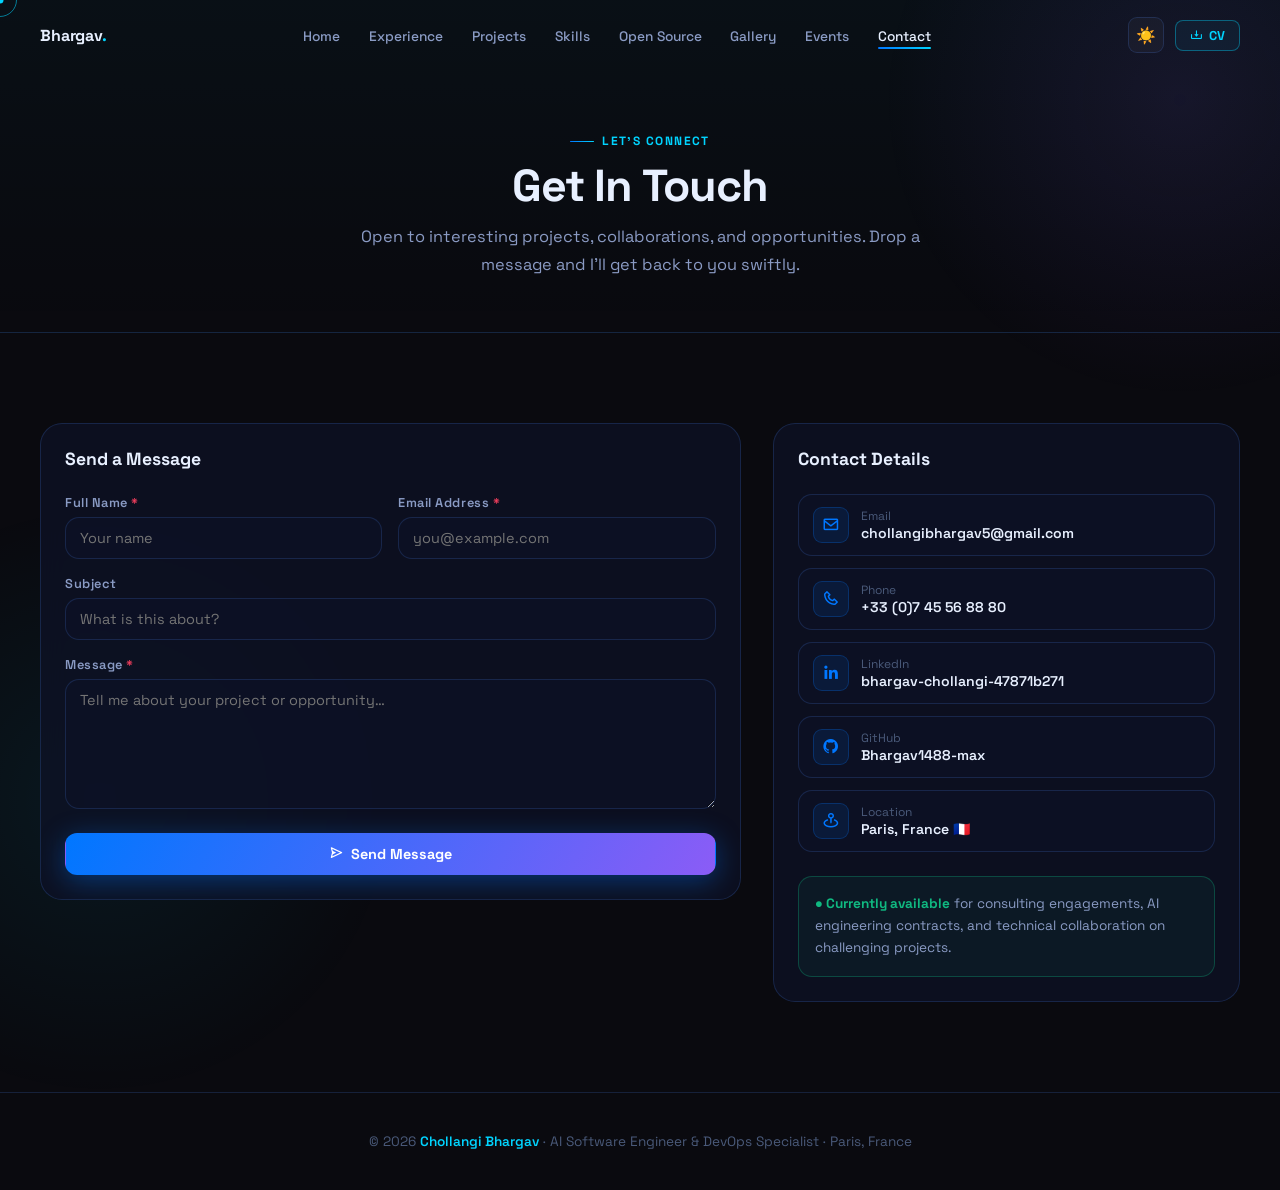
==== contact.html @ d81544d3 "refactor" ====
<!DOCTYPE html>
<html lang="en" data-theme="dark">
<head>
  <meta charset="UTF-8">
  <meta name="viewport" content="width=device-width, initial-scale=1.0">
  <meta name="description" content="Get in touch with Chollangi Bhargav — AI Engineer &amp; DevOps Specialist, Paris.">
  <title>Contact | Chollangi Bhargav</title>
  <link rel="preconnect" href="https://fonts.googleapis.com">
  <link rel="preconnect" href="https://fonts.gstatic.com" crossorigin>
  <link href="https://fonts.googleapis.com/css2?family=Space+Grotesk:wght@300;400;500;600;700;800&family=JetBrains+Mono:wght@400;600&display=swap" rel="stylesheet">
  <link href="https://unpkg.com/boxicons@2.1.4/css/boxicons.min.css" rel="stylesheet">
  <link rel="stylesheet" href="assets/css/main.css">
</head>
<body>

  <!-- ═══ CURSOR ════════════════════════════════════════════ -->
  <div class="cursor-dot" aria-hidden="true"></div>
  <div class="cursor-ring" aria-hidden="true"></div>

  <!-- ═══ NAVIGATION ════════════════════════════════════════ -->
  <nav id="nav" aria-label="Main navigation">
    <div class="wrap nav-inner">
      <a href="index.html" class="nav-brand"><span class="n">Bhargav</span><span class="d">.</span></a>
      <ul class="nav-links" role="list">
        <li><a href="index.html">Home</a></li>
        <li><a href="experience.html">Experience</a></li>
        <li><a href="projects.html">Projects</a></li>
        <li><a href="skills.html">Skills</a></li>
        <li><a href="opensource.html">Open Source</a></li>
        <li><a href="gallery.html">Gallery</a></li>
        <li><a href="events.html">Events</a></li>
        <li><a href="contact.html" class="active">Contact</a></li>
      </ul>
      <div class="nav-actions">
        <button id="themeToggle" class="btn-theme" aria-label="Switch to light mode">☀️</button>
        <a href="#" class="btn-cv" download><i class="bx bx-download"></i> CV</a>
        <button class="hamburger" id="hamburger" aria-expanded="false" aria-controls="mobileNav" aria-label="Toggle menu">
          <span></span><span></span><span></span>
        </button>
      </div>
    </div>
    <nav id="mobileNav" class="mobile-nav" aria-label="Mobile navigation">
      <a href="index.html">Home</a>
      <a href="experience.html">Experience</a>
      <a href="projects.html">Projects</a>
      <a href="skills.html">Skills</a>
      <a href="opensource.html">Open Source</a>
      <a href="gallery.html">Gallery</a>
      <a href="events.html">Events</a>
      <a href="contact.html">Contact</a>
    </nav>
  </nav>

  <!-- ═══ PAGE HEADER ════════════════════════════════════════ -->
  <div class="page-header">
    <div class="wrap tc">
      <p class="section-badge reveal" style="justify-content:center;">Let's Connect</p>
      <h1 class="section-title reveal d1">Get In Touch</h1>
      <p class="section-sub reveal d2" style="margin-inline:auto;">
        Open to interesting projects, collaborations, and opportunities.
        Drop a message and I'll get back to you swiftly.
      </p>
    </div>
  </div>

  <!-- ═══ CONTACT SECTION ════════════════════════════════== -->
  <main>
    <section>
      <div class="wrap">
        <div class="contact-wrap">

          <!-- ── Contact Form ────────────────────────────── -->
          <div class="reveal">
            <article class="card">
              <h2 style="font-size:1.1rem;font-weight:700;margin-bottom:1.5rem;color:var(--tx);">Send a Message</h2>
              <form id="contactForm" class="contact-form" novalidate>
                <div class="form-row">
                  <div class="form-group">
                    <label for="contactName" class="form-label">Full Name <span style="color:var(--rose)">*</span></label>
                    <input
                      id="contactName"
                      type="text"
                      name="name"
                      class="form-input"
                      placeholder="Your name"
                      autocomplete="name"
                      required
                    >
                  </div>
                  <div class="form-group">
                    <label for="contactEmail" class="form-label">Email Address <span style="color:var(--rose)">*</span></label>
                    <input
                      id="contactEmail"
                      type="email"
                      name="email"
                      class="form-input"
                      placeholder="you@example.com"
                      autocomplete="email"
                      required
                    >
                  </div>
                </div>
                <div class="form-group">
                  <label for="contactSubject" class="form-label">Subject</label>
                  <input
                    id="contactSubject"
                    type="text"
                    name="subject"
                    class="form-input"
                    placeholder="What is this about?"
                  >
                </div>
                <div class="form-group">
                  <label for="contactMessage" class="form-label">Message <span style="color:var(--rose)">*</span></label>
                  <textarea
                    id="contactMessage"
                    name="message"
                    class="form-textarea"
                    rows="5"
                    placeholder="Tell me about your project or opportunity…"
                    required
                  ></textarea>
                </div>
                <button type="submit" class="btn btn-primary" style="width:100%;justify-content:center;margin-top:0.5rem;">
                  <i class="bx bx-send"></i> Send Message
                </button>
                <p id="formMsg" style="text-align:center;font-size:0.85rem;margin-top:0.75rem;color:var(--emerald);display:none;">
                  ✓ Opening your mail client…
                </p>
              </form>
            </article>
          </div>

          <!-- ── Contact Info ────────────────────────────── -->
          <div class="reveal d1">
            <article class="card" style="height:100%;">
              <h2 style="font-size:1.1rem;font-weight:700;margin-bottom:1.5rem;color:var(--tx);">Contact Details</h2>
              <div class="contact-info">

                <a href="mailto:chollangibhargav5@gmail.com" class="contact-item">
                  <span class="ci-icon"><i class="bx bx-envelope"></i></span>
                  <div>
                    <p class="ci-label">Email</p>
                    <p class="ci-value">chollangibhargav5@gmail.com</p>
                  </div>
                </a>

                <a href="tel:+33745568880" class="contact-item">
                  <span class="ci-icon"><i class="bx bx-phone"></i></span>
                  <div>
                    <p class="ci-label">Phone</p>
                    <p class="ci-value">+33 (0)7 45 56 88 80</p>
                  </div>
                </a>

                <a href="https://www.linkedin.com/in/bhargav-chollangi-47871b271" target="_blank" rel="noopener noreferrer" class="contact-item">
                  <span class="ci-icon"><i class="bx bxl-linkedin"></i></span>
                  <div>
                    <p class="ci-label">LinkedIn</p>
                    <p class="ci-value">bhargav-chollangi-47871b271</p>
                  </div>
                </a>

                <a href="https://github.com/Bhargav1488-max" target="_blank" rel="noopener noreferrer" class="contact-item">
                  <span class="ci-icon"><i class="bx bxl-github"></i></span>
                  <div>
                    <p class="ci-label">GitHub</p>
                    <p class="ci-value">Bhargav1488-max</p>
                  </div>
                </a>

                <div class="contact-item">
                  <span class="ci-icon"><i class="bx bx-map-pin"></i></span>
                  <div>
                    <p class="ci-label">Location</p>
                    <p class="ci-value">Paris, France 🇫🇷</p>
                  </div>
                </div>

              </div>

              <!-- Availability note -->
              <div style="margin-top:1.5rem;padding:1rem;background:rgba(16,185,129,0.06);border:1px solid rgba(16,185,129,0.3);border-radius:var(--r);">
                <p style="font-size:0.85rem;color:var(--tx2);line-height:1.65;">
                  <span style="color:var(--emerald);font-weight:700;">● Currently available</span> for consulting engagements,
                  AI engineering contracts, and technical collaboration on challenging projects.
                </p>
              </div>

            </article>
          </div>

        </div>
      </div>
    </section>
  </main>

  <!-- ═══ FOOTER ══════════════════════════════════════════════ -->
  <footer class="site-footer">
    <div class="wrap">
      <p>&copy; <span id="yr"></span> <a href="index.html">Chollangi Bhargav</a> · AI Software Engineer &amp; DevOps Specialist · Paris, France</p>
    </div>
    <script>document.getElementById('yr').textContent=new Date().getFullYear();</script>
  </footer>

  <script src="assets/js/main.js"></script>
</body>
</html>
---- assets/css/main.css ----
/* ════════════════════════════════════════════════════════════════
   PORTFOLIO: Chollangi Bhargav | AI Software Engineer
   ─────────────────────────────────────────────────────────────────
   TABLE OF CONTENTS — search "§ N" to jump to any section:
   § 1  Design Tokens (CSS Custom Properties)
   § 2  Reset & Base
   § 3  Typography Helpers
   § 4  Layout & Containers
   § 5  Custom Cursor
   § 6  Loading Screen
   § 7  Navigation
   § 8  Hero Section
   § 9  About Section
   § 10 Glassmorphism Card Component
   § 11 Skill Bars
   § 12 Timeline (experience.html)
   § 13 Project Grid & Filter (projects.html)
   § 14 Project Modal
   § 15 Skills Page Categories (skills.html)
   § 16 Gallery (gallery.html)
   § 17 Events & Certifications (events.html)
   § 18 Contact (contact.html)
   § 19 Open Source (opensource.html)
   § 20 Footer
   § 21 Utility Classes
   § 22 Animations & Keyframes
   § 23 Responsive Breakpoints
   ════════════════════════════════════════════════════════════════ */

/* ════════════════════════════════════════════════════════════════
   § 1 DESIGN TOKENS
   ════════════════════════════════════════════════════════════════ */
:root {
  /* ── Brand Colors ──────────────────────────────────────────── */
  --blue:    #0077FF;
  --cyan:    #00D4FF;
  --purple:  #8B5CF6;
  --emerald: #10B981;
  --amber:   #F59E0B;
  --rose:    #F43F5E;

  /* ── Dark Theme (default) ──────────────────────────────────── */
  --bg:        #0A0A0F;
  --bg2:       #0D0D1A;
  --bg-card:   rgba(14, 18, 38, 0.75);
  --bg-glass:  rgba(255, 255, 255, 0.03);
  --tx:        #E8F0FF;
  --tx2:       #8A9BC4;
  --tx3:       #4A5A7A;
  --bd:        rgba(80, 140, 255, 0.18);
  --bd-h:      rgba(0, 212, 255, 0.50);

  /* ── Typography ────────────────────────────────────────────── */
  --font:  'Space Grotesk', 'Inter', -apple-system, sans-serif;
  --mono:  'JetBrains Mono', 'Fira Code', monospace;

  /* ── Layout ────────────────────────────────────────────────── */
  --nav-h:  70px;
  --max:    1200px;
  --r:      14px;
  --r-lg:   22px;

  /* ── Shadows / Glows ───────────────────────────────────────── */
  --sh:    0 8px 40px rgba(0,0,20,0.5);
  --glow:  0 0 40px rgba(0,119,255,0.3);
  --glow2: 0 0 40px rgba(139,92,246,0.3);

  /* ── Transitions ────────────────────────────────────────────── */
  --t:  0.25s ease;
  --t2: 0.45s cubic-bezier(0.22,1,0.36,1);
}

/* Light Mode Overrides */
[data-theme="light"] {
  --bg:       #F8FAFC;
  --bg2:      #EEF2FA;
  --bg-card:  rgba(255,255,255,0.92);
  --bg-glass: rgba(0,0,0,0.025);
  --tx:       #0A0F1E;
  --tx2:      #3A4E6E;
  --tx3:      #7A8DAE;
  --bd:       rgba(0,119,255,0.18);
  --bd-h:     rgba(0,119,255,0.55);
  --sh:       0 8px 40px rgba(0,30,100,0.1);
}

/* ════════════════════════════════════════════════════════════════
   § 2 RESET & BASE
   ════════════════════════════════════════════════════════════════ */
*, *::before, *::after { box-sizing: border-box; margin: 0; padding: 0; }

html { scroll-behavior: smooth; font-size: 16px; }

body {
  font-family: var(--font);
  background: var(--bg);
  color: var(--tx);
  min-height: 100vh;
  overflow-x: hidden;
  -webkit-font-smoothing: antialiased;
  transition: background 0.3s, color 0.3s;
}

/* Ambient background blobs */
body::before, body::after {
  content: '';
  position: fixed;
  width: 600px; height: 600px;
  border-radius: 50%;
  pointer-events: none;
  z-index: -1;
}
body::before {
  top: -200px; right: -200px;
  background: radial-gradient(circle, rgba(139,92,246,0.10) 0%, transparent 70%);
  animation: blobDrift 22s ease-in-out infinite alternate;
}
body::after {
  bottom: -200px; left: -200px;
  background: radial-gradient(circle, rgba(0,212,255,0.07) 0%, transparent 70%);
  animation: blobDrift 18s ease-in-out infinite alternate-reverse;
}
[data-theme="light"] body::before,
[data-theme="light"] body::after { display: none; }

img { max-width: 100%; height: auto; display: block; }
a  { color: inherit; text-decoration: none; }
ul, ol { list-style: none; }
button { cursor: pointer; background: none; border: none; font-family: inherit; color: inherit; }
input, textarea, select { font-family: inherit; }

::-webkit-scrollbar { width: 7px; }
::-webkit-scrollbar-track { background: var(--bg2); }
::-webkit-scrollbar-thumb {
  background: linear-gradient(180deg, var(--blue), var(--purple));
  border-radius: 99px;
}

/* ════════════════════════════════════════════════════════════════
   § 3 TYPOGRAPHY HELPERS
   ════════════════════════════════════════════════════════════════ */
.text-gradient {
  background: linear-gradient(120deg, #fff 0%, var(--cyan) 50%, var(--blue) 100%);
  background-size: 200% auto;
  -webkit-background-clip: text;
  background-clip: text;
  color: transparent;
  animation: gradientFlow 5s ease infinite;
}

.section-badge {
  display: inline-flex;
  align-items: center;
  gap: 8px;
  font-size: 0.75rem;
  font-weight: 700;
  letter-spacing: 0.12em;
  text-transform: uppercase;
  color: var(--cyan);
  margin-bottom: 12px;
}
.section-badge::before {
  content: '';
  display: block;
  width: 24px; height: 1.5px;
  background: linear-gradient(90deg, var(--blue), var(--cyan));
  border-radius: 2px;
}

.section-title {
  font-size: clamp(1.8rem, 3.5vw, 2.8rem);
  font-weight: 800;
  letter-spacing: -0.02em;
  line-height: 1.1;
  color: var(--tx);
}

.section-sub {
  color: var(--tx2);
  font-size: 1.02rem;
  line-height: 1.75;
  max-width: 62ch;
  margin-top: 12px;
}

/* ════════════════════════════════════════════════════════════════
   § 4 LAYOUT & CONTAINERS
   ════════════════════════════════════════════════════════════════ */
.wrap {
  width: min(calc(100% - 2rem), var(--max));
  margin-inline: auto;
}

section { padding: 90px 0; }

.page-header {
  padding: calc(var(--nav-h) + 56px) 0 52px;
  background: linear-gradient(180deg, rgba(0,212,255,0.03) 0%, transparent 100%);
  border-bottom: 1px solid var(--bd);
}

/* ════════════════════════════════════════════════════════════════
   § 5 CUSTOM CURSOR
   ════════════════════════════════════════════════════════════════ */
.cursor-dot, .cursor-ring {
  position: fixed;
  top: 0; left: 0;
  pointer-events: none;
  z-index: 9998;
  transform: translate(-50%, -50%);
  transition: opacity 0.3s;
}
.cursor-dot {
  width: 7px; height: 7px;
  border-radius: 50%;
  background: var(--cyan);
  transition: transform 0.08s ease;
}
.cursor-ring {
  width: 34px; height: 34px;
  border-radius: 50%;
  border: 1.5px solid rgba(0,212,255,0.55);
  transition: left 0.12s ease, top 0.12s ease, width 0.2s, height 0.2s, border-color 0.2s, background 0.2s;
}
.cursor-ring.hovered {
  width: 50px; height: 50px;
  border-color: var(--purple);
  background: rgba(139,92,246,0.07);
}
@media (pointer: coarse) {
  .cursor-dot, .cursor-ring { display: none; }
}

/* ════════════════════════════════════════════════════════════════
   § 6 LOADING SCREEN
   ════════════════════════════════════════════════════════════════ */
#loader {
  position: fixed; inset: 0;
  background: #06060E;
  display: flex;
  align-items: center; justify-content: center;
  flex-direction: column; gap: 1rem;
  z-index: 9999;
  transition: opacity 0.6s ease, visibility 0.6s ease;
}
#loader.done { opacity: 0; visibility: hidden; pointer-events: none; }

.loader-cb {
  font-family: var(--font);
  font-size: 2.6rem;
  font-weight: 900;
  letter-spacing: -0.04em;
  background: linear-gradient(135deg, var(--cyan), var(--blue), var(--purple));
  -webkit-background-clip: text; background-clip: text;
  color: transparent;
  animation: loaderPulse 1.3s ease-in-out infinite;
}
.loader-bar-wrap {
  width: 120px; height: 2px;
  background: rgba(255,255,255,0.08);
  border-radius: 2px; overflow: hidden;
}
.loader-bar {
  height: 100%;
  background: linear-gradient(90deg, var(--blue), var(--cyan));
  border-radius: 2px;
  animation: loaderBar 1.1s ease-in-out infinite;
}

/* ════════════════════════════════════════════════════════════════
   § 7 NAVIGATION
   ════════════════════════════════════════════════════════════════ */
#nav {
  position: fixed; inset: 0 0 auto;
  height: var(--nav-h);
  z-index: 200;
  transition: background 0.3s, backdrop-filter 0.3s, box-shadow 0.3s, transform 0.3s;
}
#nav.scrolled {
  background: rgba(10,10,18,0.88);
  backdrop-filter: blur(18px);
  -webkit-backdrop-filter: blur(18px);
  box-shadow: 0 1px 0 rgba(80,140,255,0.12);
}
[data-theme="light"] #nav.scrolled {
  background: rgba(248,250,252,0.93);
  box-shadow: 0 1px 0 rgba(0,0,0,0.08);
}

.nav-inner {
  height: 100%;
  display: flex;
  align-items: center;
  justify-content: space-between;
  gap: 1.5rem;
}

/* Brand */
.nav-brand { font-weight: 800; font-size: 1rem; letter-spacing: -0.01em; white-space: nowrap; }
.nav-brand .n { color: var(--tx); }
.nav-brand .d { color: var(--cyan); }

/* Desktop links */
.nav-links {
  display: flex;
  align-items: center;
  gap: 1.8rem;
}
.nav-links a {
  font-size: 0.86rem; font-weight: 500;
  color: var(--tx2);
  position: relative;
  transition: color var(--t);
}
.nav-links a::after {
  content: '';
  position: absolute; bottom: -4px; left: 0;
  width: 0; height: 1.5px;
  background: linear-gradient(90deg, var(--blue), var(--cyan));
  border-radius: 2px;
  transition: width 0.25s ease;
}
.nav-links a:hover, .nav-links a.active { color: var(--tx); }
.nav-links a:hover::after, .nav-links a.active::after { width: 100%; }

/* Nav actions */
.nav-actions { display: flex; align-items: center; gap: 0.7rem; }

.btn-theme {
  width: 36px; height: 36px;
  border-radius: 9px;
  border: 1px solid var(--bd);
  background: var(--bg-glass);
  color: var(--tx2); font-size: 1rem;
  display: flex; align-items: center; justify-content: center;
  transition: var(--t);
}
.btn-theme:hover { border-color: var(--cyan); color: var(--cyan); }

.btn-cv {
  display: inline-flex; align-items: center; gap: 6px;
  font-size: 0.8rem; font-weight: 700;
  color: var(--cyan);
  border: 1px solid rgba(0,212,255,0.38);
  padding: 6px 14px; border-radius: 8px;
  background: rgba(0,212,255,0.05);
  transition: var(--t);
}
.btn-cv:hover {
  background: rgba(0,212,255,0.12);
  border-color: var(--cyan);
  box-shadow: 0 4px 18px rgba(0,212,255,0.2);
}

/* Hamburger */
.hamburger {
  display: none;
  flex-direction: column; gap: 5px;
  padding: 7px; border-radius: 9px;
  border: 1px solid var(--bd);
  background: var(--bg-glass);
}
.hamburger span {
  display: block;
  width: 20px; height: 2px;
  background: var(--tx2); border-radius: 2px;
  transition: 0.3s ease; transform-origin: center;
}
.hamburger.open span:nth-child(1) { transform: rotate(45deg) translate(4px,5px); }
.hamburger.open span:nth-child(2) { opacity: 0; transform: scaleX(0); }
.hamburger.open span:nth-child(3) { transform: rotate(-45deg) translate(4px,-5px); }

/* Mobile drawer */
.mobile-nav {
  display: none;
  position: fixed;
  top: var(--nav-h); inset-inline: 0;
  background: rgba(8,8,18,0.97);
  backdrop-filter: blur(20px);
  padding: 1.5rem;
  flex-direction: column; gap: 1rem;
  border-bottom: 1px solid var(--bd);
  z-index: 190;
  opacity: 0; transform: translateY(-8px);
  pointer-events: none;
  transition: 0.28s ease;
}
.mobile-nav.open { display: flex; opacity: 1; transform: translateY(0); pointer-events: auto; }
.mobile-nav a {
  font-size: 1rem; font-weight: 500; color: var(--tx2);
  padding: 10px 0; border-bottom: 1px solid var(--bd);
  transition: color 0.2s;
}
.mobile-nav a:hover { color: var(--cyan); }

/* ════════════════════════════════════════════════════════════════
   § 8 HERO SECTION
   ════════════════════════════════════════════════════════════════ */
.hero {
  min-height: 100vh;
  padding-top: var(--nav-h);
  display: flex; align-items: center;
  position: relative; overflow: hidden;
}

#heroCanvas {
  position: absolute; inset: 0;
  pointer-events: none; opacity: 0.55;
}

.hero-wrap {
  display: grid;
  grid-template-columns: 1.1fr 0.9fr;
  gap: 4rem;
  align-items: center;
  padding: 4rem 0;
}

/* Left text */
.hero-greeting {
  font-size: 0.85rem; font-weight: 600;
  letter-spacing: 0.1em; text-transform: uppercase;
  color: var(--cyan); margin-bottom: 12px;
}

.hero-name {
  font-size: clamp(2.6rem, 5.5vw, 5rem);
  font-weight: 900; letter-spacing: -0.03em;
  line-height: 0.95; margin-bottom: 20px;
}
.hero-name .ln1 { color: var(--tx); display: block; }
.hero-name .ln2 {
  display: block;
  background: linear-gradient(125deg, var(--blue), var(--cyan) 50%, var(--purple) 100%);
  background-size: 200% auto;
  -webkit-background-clip: text; background-clip: text;
  color: transparent;
  animation: gradientFlow 4s ease infinite;
}

.tw-wrap {
  display: flex; align-items: center; gap: 8px;
  min-height: 2rem; margin-bottom: 22px;
}
.tw-prefix { color: var(--tx3); font-size: 0.95rem; }
#typewriter {
  font-size: 0.95rem; font-weight: 700;
  color: var(--cyan); font-family: var(--mono);
}
.tw-cursor {
  display: inline-block;
  width: 2px; height: 1.1em;
  background: var(--cyan);
  vertical-align: middle;
  animation: blinkCursor 1s step-end infinite;
}

.hero-bio {
  color: var(--tx2); font-size: 1rem; line-height: 1.75;
  max-width: 52ch; margin-bottom: 28px;
}

/* CTA buttons */
.hero-btns { display: flex; gap: 12px; flex-wrap: wrap; margin-bottom: 32px; }

.btn {
  display: inline-flex; align-items: center; gap: 8px;
  padding: 11px 22px; border-radius: 12px;
  font-size: 0.9rem; font-weight: 700;
  border: 1px solid transparent;
  transition: var(--t); white-space: nowrap;
}
.btn-primary {
  background: linear-gradient(120deg, var(--blue), var(--purple));
  color: #fff;
  box-shadow: 0 6px 28px rgba(0,119,255,0.38);
}
.btn-primary:hover { transform: translateY(-3px); box-shadow: 0 10px 38px rgba(0,119,255,0.55); }
.btn-outline {
  border-color: rgba(0,212,255,0.4);
  color: var(--tx);
  background: rgba(0,212,255,0.05);
  backdrop-filter: blur(8px);
}
.btn-outline:hover { background: rgba(0,212,255,0.1); border-color: var(--cyan); transform: translateY(-3px); }

/* Social icons */
.social-row { display: flex; gap: 10px; }
.social-icon {
  width: 40px; height: 40px; border-radius: 10px;
  border: 1px solid var(--bd);
  background: var(--bg-glass);
  display: flex; align-items: center; justify-content: center;
  color: var(--tx2); font-size: 1.1rem;
  transition: var(--t);
}
.social-icon:hover {
  border-color: var(--cyan); color: var(--cyan);
  background: rgba(0,212,255,0.08);
  transform: translateY(-3px);
  box-shadow: 0 6px 18px rgba(0,212,255,0.18);
}

/* Right: photo */
.hero-media { display: flex; justify-content: center; align-items: center; }

.photo-frame {
  position: relative;
  width: 310px; height: 310px;
}
.photo-frame .photo {
  width: 100%; height: 100%;
  object-fit: cover; border-radius: var(--r-lg);
  position: relative; z-index: 2;
}
/* Rotating gradient border */
.photo-frame::before {
  content: '';
  position: absolute; inset: -3px;
  border-radius: calc(var(--r-lg) + 3px);
  background: conic-gradient(from 0deg, var(--blue), var(--cyan), var(--purple), var(--blue));
  z-index: 1;
  animation: borderSpin 4.5s linear infinite;
}
/* Glow halo */
.photo-frame::after {
  content: '';
  position: absolute; inset: -28px;
  border-radius: 50%;
  background: radial-gradient(circle, rgba(0,212,255,0.1) 0%, transparent 65%);
  z-index: 0;
  animation: photoGlow 3.5s ease-in-out infinite alternate;
}

/* Floating tech badges */
.float-badges { position: absolute; inset: 0; z-index: 3; pointer-events: none; }
.fbadge {
  position: absolute;
  background: var(--bg-card);
  border: 1px solid var(--bd);
  border-radius: 10px; padding: 5px 10px;
  font-size: 0.72rem; font-weight: 600; color: var(--tx2);
  backdrop-filter: blur(12px);
  white-space: nowrap;
  animation: floatBadge 3.5s ease-in-out infinite alternate;
}
.fbadge:nth-child(1) { top:  5%; right: -26%; animation-delay: 0.0s; }
.fbadge:nth-child(2) { top: 34%; right: -32%; animation-delay: 0.6s; }
.fbadge:nth-child(3) { bottom: 20%; right: -28%; animation-delay: 1.2s; }
.fbadge:nth-child(4) { top: 10%; left: -24%; animation-delay: 0.3s; }
.fbadge:nth-child(5) { top: 48%; left: -30%; animation-delay: 0.9s; }
.fbadge:nth-child(6) { bottom: 10%; left: -22%; animation-delay: 1.5s; }

/* Stats bar - below hero */
.stats-bar {
  display: grid;
  grid-template-columns: repeat(4,1fr);
  gap: 1.5rem;
  padding-top: 40px; margin-top: 40px;
  border-top: 1px solid var(--bd);
}
.stat { text-align: center; }
.stat .num {
  font-size: clamp(1.8rem,3vw,2.8rem);
  font-weight: 900;
  background: linear-gradient(135deg, var(--cyan), var(--blue));
  -webkit-background-clip: text; background-clip: text;
  color: transparent; line-height: 1.1; display: block;
}
.stat .lbl { font-size: 0.75rem; color: var(--tx3); margin-top: 4px; letter-spacing: 0.06em; text-transform: uppercase; }

/* ════════════════════════════════════════════════════════════════
   § 9 ABOUT SECTION
   ════════════════════════════════════════════════════════════════ */
.about-grid { display: grid; grid-template-columns: 1fr 1fr; gap: 1.5rem; }

/* ════════════════════════════════════════════════════════════════
   § 10 GLASSMORPHISM CARD COMPONENT
   ════════════════════════════════════════════════════════════════ */
.card {
  background: var(--bg-card);
  border: 1px solid var(--bd);
  border-radius: var(--r-lg);
  backdrop-filter: blur(14px);
  -webkit-backdrop-filter: blur(14px);
  padding: 1.5rem;
  position: relative; overflow: hidden;
  transition: border-color var(--t), transform var(--t), box-shadow var(--t);
}
/* Shimmer top border on hover */
.card::before {
  content: '';
  position: absolute; top: 0; left: 0; right: 0; height: 1px;
  background: linear-gradient(90deg, transparent, rgba(0,212,255,0.7), transparent);
  opacity: 0; transition: opacity var(--t);
}
.card:hover { border-color: var(--bd-h); transform: translateY(-5px); box-shadow: var(--sh), var(--glow); }
.card:hover::before { opacity: 1; }

/* Tag pills */
.tags { display: flex; flex-wrap: wrap; gap: 7px; margin-top: 12px; }
.tag {
  font-size: 0.71rem; font-weight: 600;
  padding: 3px 10px; border-radius: 99px;
  border: 1px solid var(--bd); color: var(--tx2);
  background: rgba(80,140,255,0.05);
  transition: 0.2s;
}
.tag:hover, .tag.on { border-color: var(--cyan); color: var(--cyan); background: rgba(0,212,255,0.07); }
.tag-blue  { border-color: rgba(0,119,255,0.45);  color: #60a5fa; }
.tag-cyan  { border-color: rgba(0,212,255,0.45);  color: var(--cyan); }
.tag-purp  { border-color: rgba(139,92,246,0.45); color: #a78bfa; }
.tag-green { border-color: rgba(16,185,129,0.45); color: #34d399; }
.tag-amber { border-color: rgba(245,158,11,0.45); color: #fbbf24; }
.tag-rose  { border-color: rgba(244,63,94,0.45);  color: #fb7185; }

/* ════════════════════════════════════════════════════════════════
   § 11 SKILL BARS
   ════════════════════════════════════════════════════════════════ */
.skill-list { display: flex; flex-direction: column; gap: 16px; }
.skill-item {}
.skill-header {
  display: flex; justify-content: space-between;
  font-size: 0.85rem; margin-bottom: 6px;
}
.skill-header .name { color: var(--tx); font-weight: 500; }
.skill-header .pct  { color: var(--cyan); font-family: var(--mono); }
.skill-track {
  height: 6px; border-radius: 99px;
  background: rgba(80,140,255,0.1); overflow: hidden;
}
.skill-fill {
  height: 100%; border-radius: inherit;
  background: linear-gradient(90deg, var(--blue), var(--cyan));
  width: 0;
  transition: width 1.3s cubic-bezier(0.22,1,0.36,1);
  box-shadow: 0 0 10px rgba(0,212,255,0.4);
}

/* ════════════════════════════════════════════════════════════════
   § 12 TIMELINE (experience.html)
   ════════════════════════════════════════════════════════════════ */
.timeline {
  position: relative;
  padding-left: 1.8rem;
}
.timeline::before {
  content: '';
  position: absolute; left: 0; top: 12px; bottom: 12px; width: 1px;
  background: linear-gradient(180deg, var(--cyan) 0%, var(--purple) 60%, transparent 100%);
}
.tl-entry { position: relative; padding-bottom: 3rem; }
.tl-entry:last-child { padding-bottom: 0; }

/* Dot */
.tl-entry::before {
  content: '';
  position: absolute; left: -2.26rem; top: 10px;
  width: 13px; height: 13px; border-radius: 50%;
  background: linear-gradient(135deg, var(--blue), var(--cyan));
  border: 2px solid var(--bg); z-index: 1;
  box-shadow: 0 0 14px rgba(0,212,255,0.6);
}
.tl-entry.current::before {
  background: var(--emerald);
  box-shadow: 0 0 18px rgba(16,185,129,0.7);
  animation: dotPulse 2s ease-in-out infinite;
}

/* Card */
.tl-card { cursor: default; }
.tl-top { display: flex; align-items: flex-start; gap: 1rem; margin-bottom: 12px; }

.co-logo {
  width: 50px; height: 50px; border-radius: 12px;
  object-fit: contain; border: 1px solid var(--bd);
  background: rgba(255,255,255,0.07); padding: 6px; flex-shrink: 0;
}
.co-logo-placeholder {
  width: 50px; height: 50px; border-radius: 12px;
  background: linear-gradient(135deg, var(--blue), var(--purple));
  display: flex; align-items: center; justify-content: center;
  font-weight: 800; font-size: 1rem; color: white; flex-shrink: 0;
}

.tl-meta { flex: 1; }
.tl-role    { font-size: 1.02rem; font-weight: 700; color: var(--tx); margin-bottom: 3px; }
.tl-company { font-size: 0.88rem; color: var(--cyan); font-weight: 600; margin-bottom: 3px; }
.tl-period  { font-size: 0.78rem; color: var(--tx3); font-family: var(--mono); }

.badge-current {
  display: inline-flex; align-items: center; gap: 5px;
  font-size: 0.7rem; font-weight: 700; color: var(--emerald);
  border: 1px solid rgba(16,185,129,0.35);
  padding: 2px 10px; border-radius: 99px;
  background: rgba(16,185,129,0.07); flex-shrink: 0;
}
.badge-current .pulse {
  width: 6px; height: 6px; border-radius: 50%;
  background: var(--emerald);
  animation: dotPulse 2s ease-in-out infinite;
}

.tl-desc { display: grid; gap: 9px; }
.tl-desc li {
  position: relative; padding-left: 1.3rem;
  font-size: 0.9rem; color: var(--tx2); line-height: 1.65;
}
.tl-desc li::before { content: '▸'; position: absolute; left: 0; color: var(--blue); font-size: 0.8rem; line-height: 1.65; }

/* ════════════════════════════════════════════════════════════════
   § 13 PROJECT GRID & FILTER (projects.html)
   ════════════════════════════════════════════════════════════════ */
.filter-row { display: flex; gap: 8px; flex-wrap: wrap; margin-bottom: 2.5rem; }

.flt-tab {
  font-size: 0.8rem; font-weight: 700;
  padding: 6px 16px; border-radius: 9px;
  border: 1px solid var(--bd); color: var(--tx2);
  background: var(--bg-glass); transition: 0.2s;
}
.flt-tab:hover { border-color: var(--cyan); color: var(--cyan); }
.flt-tab.on {
  background: linear-gradient(120deg, var(--blue), var(--purple));
  border-color: transparent; color: #fff;
  box-shadow: 0 4px 20px rgba(0,119,255,0.3);
}

.projects-grid {
  display: grid;
  grid-template-columns: repeat(3,1fr);
  gap: 1.25rem;
}
.proj-card { cursor: pointer; }
.proj-card.hidden { display: none; }

.proj-thumb {
  width: 100%; height: 180px;
  border-radius: calc(var(--r-lg) - 4px);
  object-fit: cover; border: 1px solid var(--bd);
  margin-bottom: 12px;
  transition: transform 0.4s ease;
}
.proj-card:hover .proj-thumb { transform: scale(1.03); }

.proj-thumb-placeholder {
  width: 100%; height: 180px;
  border-radius: calc(var(--r-lg) - 4px);
  border: 1px solid var(--bd); margin-bottom: 12px;
  display: flex; align-items: center; justify-content: center;
  font-size: 2.8rem; position: relative; overflow: hidden;
  background: linear-gradient(140deg, rgba(10,20,50,0.96), rgba(12,15,40,0.96));
}
.proj-thumb-placeholder::before {
  content: '';
  position: absolute; inset: 0;
  background-image:
    linear-gradient(rgba(0,212,255,0.1) 1px, transparent 1px),
    linear-gradient(90deg, rgba(0,212,255,0.1) 1px, transparent 1px);
  background-size: 24px 24px;
}

.badge-featured {
  display: inline-flex; align-items: center; gap: 4px;
  font-size: 0.68rem; font-weight: 700; color: #fbbf24;
  background: rgba(251,191,36,0.09); border: 1px solid rgba(251,191,36,0.3);
  border-radius: 6px; padding: 2px 8px; margin-bottom: 8px;
}

.proj-title { font-size: 1rem; font-weight: 700; color: var(--tx); line-height: 1.3; margin-bottom: 7px; }
.proj-desc  { font-size: 0.85rem; color: var(--tx2); line-height: 1.65; margin-bottom: 12px; }

.proj-links { display: flex; gap: 8px; margin-top: 12px; }
.proj-link {
  font-size: 0.75rem; font-weight: 600;
  padding: 5px 12px; border-radius: 7px;
  border: 1px solid var(--bd); color: var(--tx2); transition: 0.2s;
}
.proj-link:hover { border-color: var(--cyan); color: var(--cyan); }

/* ════════════════════════════════════════════════════════════════
   § 14 PROJECT MODAL
   ════════════════════════════════════════════════════════════════ */
.modal-overlay {
  position: fixed; inset: 0;
  background: rgba(4,4,14,0.88);
  backdrop-filter: blur(10px);
  z-index: 300;
  display: flex; align-items: center; justify-content: center;
  padding: 1.5rem;
  opacity: 0; pointer-events: none;
  transition: opacity 0.3s;
}
.modal-overlay.open { opacity: 1; pointer-events: auto; }
.modal-box {
  background: var(--bg2);
  border: 1px solid var(--bd);
  border-radius: var(--r-lg);
  max-width: 760px; width: 100%;
  max-height: 88vh; overflow-y: auto;
  padding: 2rem; position: relative;
  transform: scale(0.95);
  transition: transform 0.3s;
}
.modal-overlay.open .modal-box { transform: scale(1); }
.modal-close {
  position: absolute; top: 1rem; right: 1rem;
  width: 34px; height: 34px; border-radius: 8px;
  border: 1px solid var(--bd); background: var(--bg-glass);
  color: var(--tx2); font-size: 1.2rem;
  display: flex; align-items: center; justify-content: center;
  transition: 0.2s;
}
.modal-close:hover { border-color: var(--rose); color: var(--rose); }

/* ════════════════════════════════════════════════════════════════
   § 15 SKILLS PAGE CATEGORIES (skills.html)
   ════════════════════════════════════════════════════════════════ */
.skill-cats { display: grid; grid-template-columns: repeat(2,1fr); gap: 1.5rem; }

.cat-title {
  display: flex; align-items: center; gap: 8px;
  font-size: 0.92rem; font-weight: 700; color: var(--tx);
  margin-bottom: 1.2rem;
}
.cat-icon { font-size: 1.2rem; }

.tech-cloud { display: flex; flex-wrap: wrap; gap: 9px; margin-top: 2.5rem; }
.tech-pill {
  display: inline-flex; align-items: center; gap: 6px;
  font-size: 0.78rem; font-weight: 600;
  padding: 7px 13px; border-radius: 10px;
  border: 1px solid var(--bd); color: var(--tx2);
  background: var(--bg-card); backdrop-filter: blur(8px);
  transition: var(--t);
}
.tech-pill:hover {
  border-color: var(--cyan); color: var(--tx);
  transform: translateY(-2px);
  box-shadow: 0 4px 14px rgba(0,212,255,0.14);
}

/* ════════════════════════════════════════════════════════════════
   § 16 GALLERY (gallery.html)
   ════════════════════════════════════════════════════════════════ */
.gallery-grid {
  display: grid;
  grid-template-columns: repeat(3,1fr);
  gap: 1rem;
}
.gallery-item {
  border-radius: var(--r);
  overflow: hidden; aspect-ratio: 4/3;
  border: 1px solid var(--bd);
  cursor: pointer; position: relative;
  transition: 0.3s;
}
.gallery-item img {
  width: 100%; height: 100%; object-fit: cover;
  transition: transform 0.5s ease;
}
.gallery-item:hover img { transform: scale(1.07); }
.gallery-overlay {
  position: absolute; inset: 0;
  background: linear-gradient(to top, rgba(5,5,20,0.88), transparent);
  opacity: 0; transition: 0.3s;
  display: flex; align-items: flex-end; padding: 1rem;
}
.gallery-item:hover .gallery-overlay { opacity: 1; }
.gallery-caption { font-size: 0.82rem; font-weight: 600; color: #fff; }

/* Lightbox */
.lightbox {
  position: fixed; inset: 0;
  background: rgba(0,0,0,0.93);
  z-index: 400;
  display: flex; align-items: center; justify-content: center;
  padding: 2rem;
  opacity: 0; pointer-events: none;
  transition: opacity 0.3s;
}
.lightbox.open { opacity: 1; pointer-events: auto; }
.lightbox img { max-width: 90vw; max-height: 85vh; border-radius: var(--r); }
.lightbox-close {
  position: absolute; top: 1.5rem; right: 1.5rem;
  font-size: 2rem; color: rgba(255,255,255,0.7);
  cursor: pointer; transition: color 0.2s;
}
.lightbox-close:hover { color: #fff; }
/* Aliases used in gallery.html */
.lb-close { position: absolute; top: 1.5rem; right: 1.5rem; font-size: 2rem; color: rgba(255,255,255,0.7); cursor: pointer; transition: color 0.2s; background: none; border: none; }
.lb-close:hover { color: #fff; }
.lb-caption { position: absolute; bottom: 1.5rem; left: 50%; transform: translateX(-50%); font-size: 0.88rem; font-weight: 600; color: rgba(255,255,255,0.75); letter-spacing: 0.04em; text-align: center; pointer-events: none; }

/* ════════════════════════════════════════════════════════════════
   § 17 EVENTS & CERTIFICATIONS (events.html)
   ════════════════════════════════════════════════════════════════ */
.events-grid { display: grid; grid-template-columns: repeat(2,1fr); gap: 1.5rem; }
.event-img {
  width: 100%; height: 200px; object-fit: cover;
  border-radius: calc(var(--r-lg) - 4px);
  border: 1px solid var(--bd); margin-bottom: 14px;
}
.event-type {
  font-size: 0.7rem; font-weight: 700; text-transform: uppercase;
  letter-spacing: 0.1em; margin-bottom: 7px;
}
.event-type.cert  { color: var(--amber); }
.event-type.event { color: var(--purple); }
.event-name, .event-title { font-size: 1rem; font-weight: 700; color: var(--tx); margin-bottom: 5px; }
.event-date { font-size: 0.78rem; color: var(--tx3); font-family: var(--mono); margin-bottom: 8px; }
.event-note { font-size: 0.87rem; color: var(--tx2); line-height: 1.6; }

/* ════════════════════════════════════════════════════════════════
   § 18 CONTACT (contact.html)
   ════════════════════════════════════════════════════════════════ */
.contact-wrap { display: grid; grid-template-columns: 1.2fr 0.8fr; gap: 2rem; align-items: start; }

.contact-form { display: grid; gap: 1rem; }
.form-row { display: grid; grid-template-columns: 1fr 1fr; gap: 1rem; }
.form-group { display: flex; flex-direction: column; gap: 6px; }
.form-label { font-size: 0.8rem; font-weight: 600; color: var(--tx2); letter-spacing: 0.04em; }
.form-input, .form-textarea {
  background: var(--bg-card); border: 1px solid var(--bd);
  border-radius: var(--r); padding: 11px 14px;
  color: var(--tx); font-size: 0.9rem; outline: none;
  transition: border-color 0.25s, box-shadow 0.25s;
}
.form-input:focus, .form-textarea:focus {
  border-color: var(--cyan);
  box-shadow: 0 0 0 3px rgba(0,212,255,0.1);
}
.form-textarea { resize: vertical; min-height: 130px; max-height: 280px; }

.contact-info { display: grid; gap: 12px; }
.contact-item {
  display: flex; align-items: center; gap: 12px;
  padding: 12px 14px; border-radius: var(--r);
  border: 1px solid var(--bd); background: var(--bg-card);
  transition: 0.25s;
}
.contact-item:hover { border-color: var(--cyan); transform: translateX(6px); }
.contact-item .ico {
  width: 36px; height: 36px; border-radius: 9px; flex-shrink: 0;
  background: rgba(0,119,255,0.1); border: 1px solid rgba(0,119,255,0.25);
  display: flex; align-items: center; justify-content: center;
  color: var(--blue); font-size: 1.1rem;
}
.contact-item .ci-label { font-size: 0.75rem; color: var(--tx3); }
.contact-item .ci-val   { font-size: 0.88rem; font-weight: 600; color: var(--tx); }
/* Aliases used in contact.html */
.contact-item .ci-icon  { width: 36px; height: 36px; border-radius: 9px; flex-shrink: 0; background: rgba(0,119,255,0.1); border: 1px solid rgba(0,119,255,0.25); display: flex; align-items: center; justify-content: center; color: var(--blue); font-size: 1.1rem; }
.contact-item .ci-value { font-size: 0.88rem; font-weight: 600; color: var(--tx); }

/* ════════════════════════════════════════════════════════════════
   § 19 OPEN SOURCE (opensource.html)
   ════════════════════════════════════════════════════════════════ */
.os-grid { display: grid; grid-template-columns: repeat(2,1fr); gap: 1.5rem; }
.os-repo-title { font-size: 1rem; font-weight: 700; color: var(--cyan); margin-bottom: 6px; }
.os-repo-desc  { font-size: 0.88rem; color: var(--tx2); line-height: 1.65; margin-bottom: 12px; }
.os-meta { display: flex; gap: 14px; font-size: 0.78rem; color: var(--tx3); }

/* ════════════════════════════════════════════════════════════════
   § 20 FOOTER
   ════════════════════════════════════════════════════════════════ */
.site-footer {
  padding: 2.5rem 0;
  border-top: 1px solid var(--bd);
  text-align: center;
}
.site-footer p { font-size: 0.85rem; color: var(--tx3); }
.site-footer a { color: var(--cyan); font-weight: 600; }

/* ════════════════════════════════════════════════════════════════
   § 21 UTILITY CLASSES
   ════════════════════════════════════════════════════════════════ */
/* Scroll reveal */
.reveal       { opacity: 0; transform: translateY(28px); transition: opacity 0.65s ease, transform 0.65s ease; }
.reveal-left  { opacity: 0; transform: translateX(-32px); transition: opacity 0.65s ease, transform 0.65s ease; }
.reveal-right { opacity: 0; transform: translateX(32px); transition: opacity 0.65s ease, transform 0.65s ease; }
.reveal.in, .reveal-left.in, .reveal-right.in { opacity: 1; transform: translate(0); }

.d1 { transition-delay: 0.1s; }
.d2 { transition-delay: 0.2s; }
.d3 { transition-delay: 0.3s; }
.d4 { transition-delay: 0.4s; }
.d5 { transition-delay: 0.5s; }

.tc { text-align: center; }

/* ════════════════════════════════════════════════════════════════
   § 22 ANIMATIONS & KEYFRAMES
   ════════════════════════════════════════════════════════════════ */
@keyframes gradientFlow {
  0%   { background-position: 0%   50%; }
  50%  { background-position: 100% 50%; }
  100% { background-position: 0%   50%; }
}
@keyframes blobDrift {
  from { transform: translateY(-30px) scale(1);    }
  to   { transform: translateY(30px)  scale(1.06); }
}
@keyframes borderSpin {
  from { transform: rotate(0deg);   }
  to   { transform: rotate(360deg); }
}
@keyframes photoGlow {
  from { opacity: 0.5; transform: scale(0.97); }
  to   { opacity: 1;   transform: scale(1.03); }
}
@keyframes floatBadge {
  from { transform: translateY(0);   }
  to   { transform: translateY(-9px); }
}
@keyframes dotPulse {
  0%,100% { box-shadow: 0 0 0 0   rgba(16,185,129,0.5); }
  50%      { box-shadow: 0 0 0 8px rgba(16,185,129,0);   }
}
@keyframes blinkCursor {
  0%,100% { opacity: 1; }
  50%     { opacity: 0; }
}
@keyframes loaderPulse {
  0%,100% { opacity: 0.6; transform: scale(0.97); }
  50%     { opacity: 1;   transform: scale(1.03); }
}
@keyframes loaderBar {
  0%   { transform: translateX(-100%); }
  100% { transform: translateX(200%);  }
}
@keyframes fadeUp {
  from { opacity: 0; transform: translateY(16px); }
  to   { opacity: 1; transform: translateY(0);    }
}

/* ════════════════════════════════════════════════════════════════
   § 23 RESPONSIVE BREAKPOINTS
   ════════════════════════════════════════════════════════════════ */

/* Tablet ≤ 1024px */
@media (max-width: 1024px) {
  .hero-wrap, .about-grid, .contact-wrap { grid-template-columns: 1fr; }
  .hero-media    { display: none; }   /* hidden on tablet */
  .skill-cats    { grid-template-columns: 1fr; }
  .projects-grid { grid-template-columns: repeat(2,1fr); }
  .stats-bar     { grid-template-columns: repeat(2,1fr); }
  .events-grid   { grid-template-columns: 1fr; }
}

/* Mobile ≤ 768px */
@media (max-width: 768px) {
  .nav-links { display: none; }
  .hamburger { display: flex; }
  .btn-cv    { display: none; }

  section { padding: 60px 0; }
  .hero-wrap { padding: 2rem 0; gap: 2rem; }
  .hero-name { font-size: clamp(2.2rem, 9vw, 3.6rem); }
  .hero-media { display: flex; }  /* show on mobile below text */
  .photo-frame { width: 220px; height: 220px; }
  .fbadge { display: none; }

  .projects-grid,
  .gallery-grid,
  .os-grid      { grid-template-columns: 1fr; }

  .stats-bar { grid-template-columns: repeat(2,1fr); gap: 1rem; }
  .timeline  { padding-left: 1.5rem; }

  .modal-box { padding: 1.4rem; }
  .form-row  { grid-template-columns: 1fr; }
}

/* Reduce motion */
@media (prefers-reduced-motion: reduce) {
  *, *::before, *::after {
    animation-duration: 0.01ms !important;
    transition-duration: 0.01ms !important;
  }
}
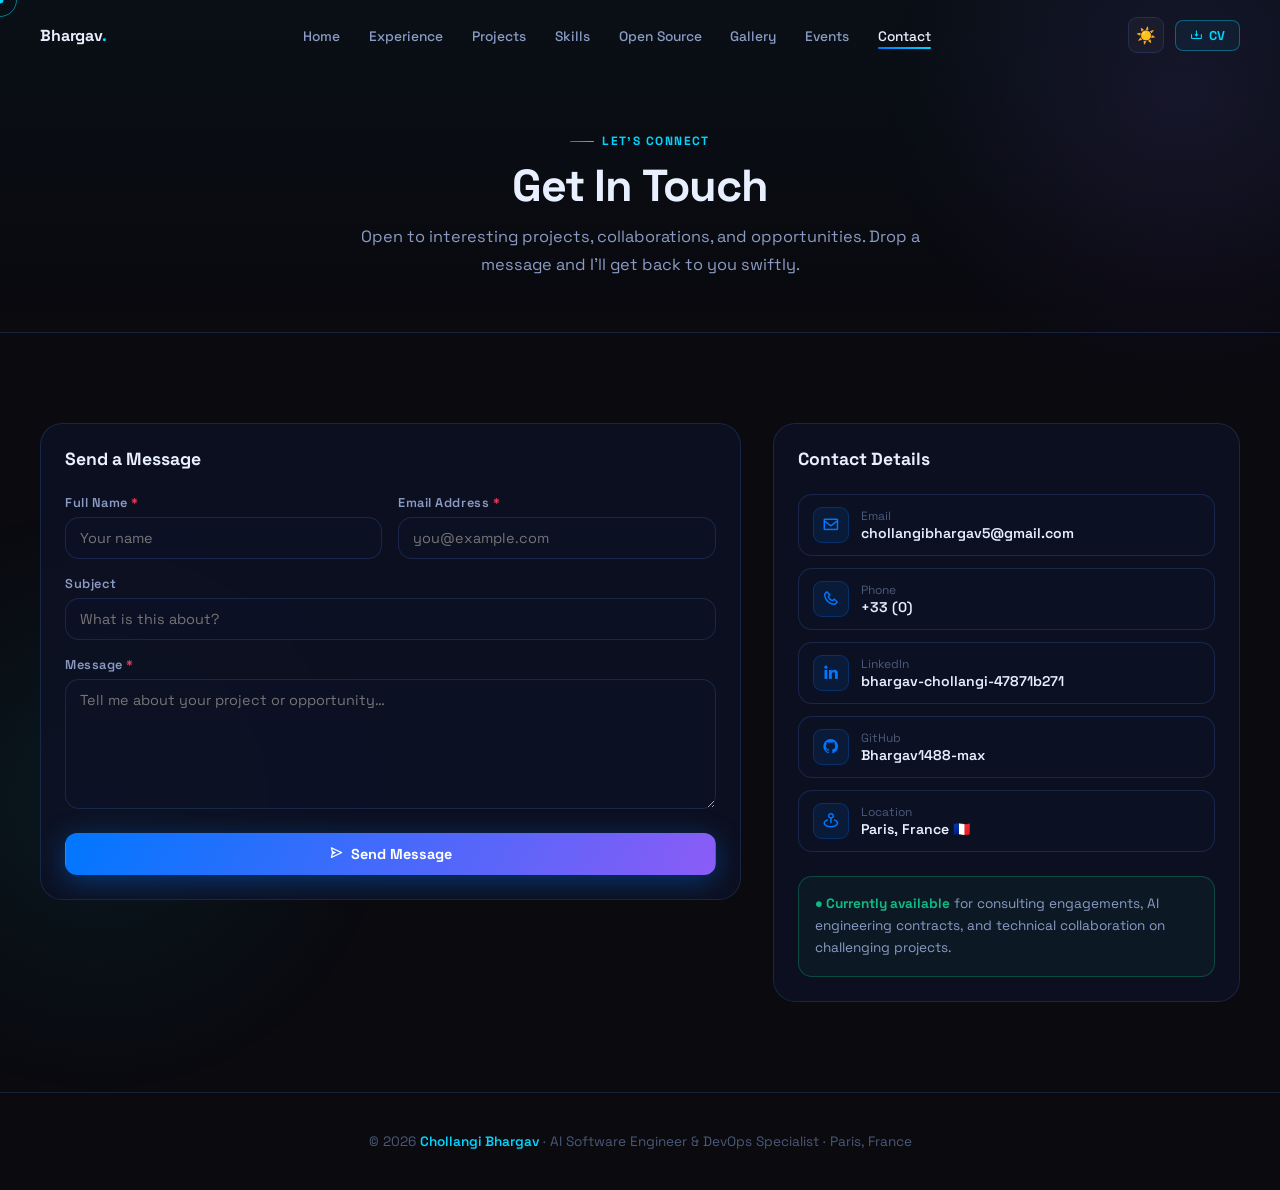
==== commit 3a6eaff8: "small modification" ====
--- a/contact.html
+++ b/contact.html
@@ -145,11 +145,11 @@
                   </div>
                 </a>
 
-                <a href="tel:+33745568880" class="contact-item">
+                <a href="tel:+33" class="contact-item">
                   <span class="ci-icon"><i class="bx bx-phone"></i></span>
                   <div>
                     <p class="ci-label">Phone</p>
-                    <p class="ci-value">+33 (0)7 45 56 88 80</p>
+                    <p class="ci-value">+33 (0)</p>
                   </div>
                 </a>
 
